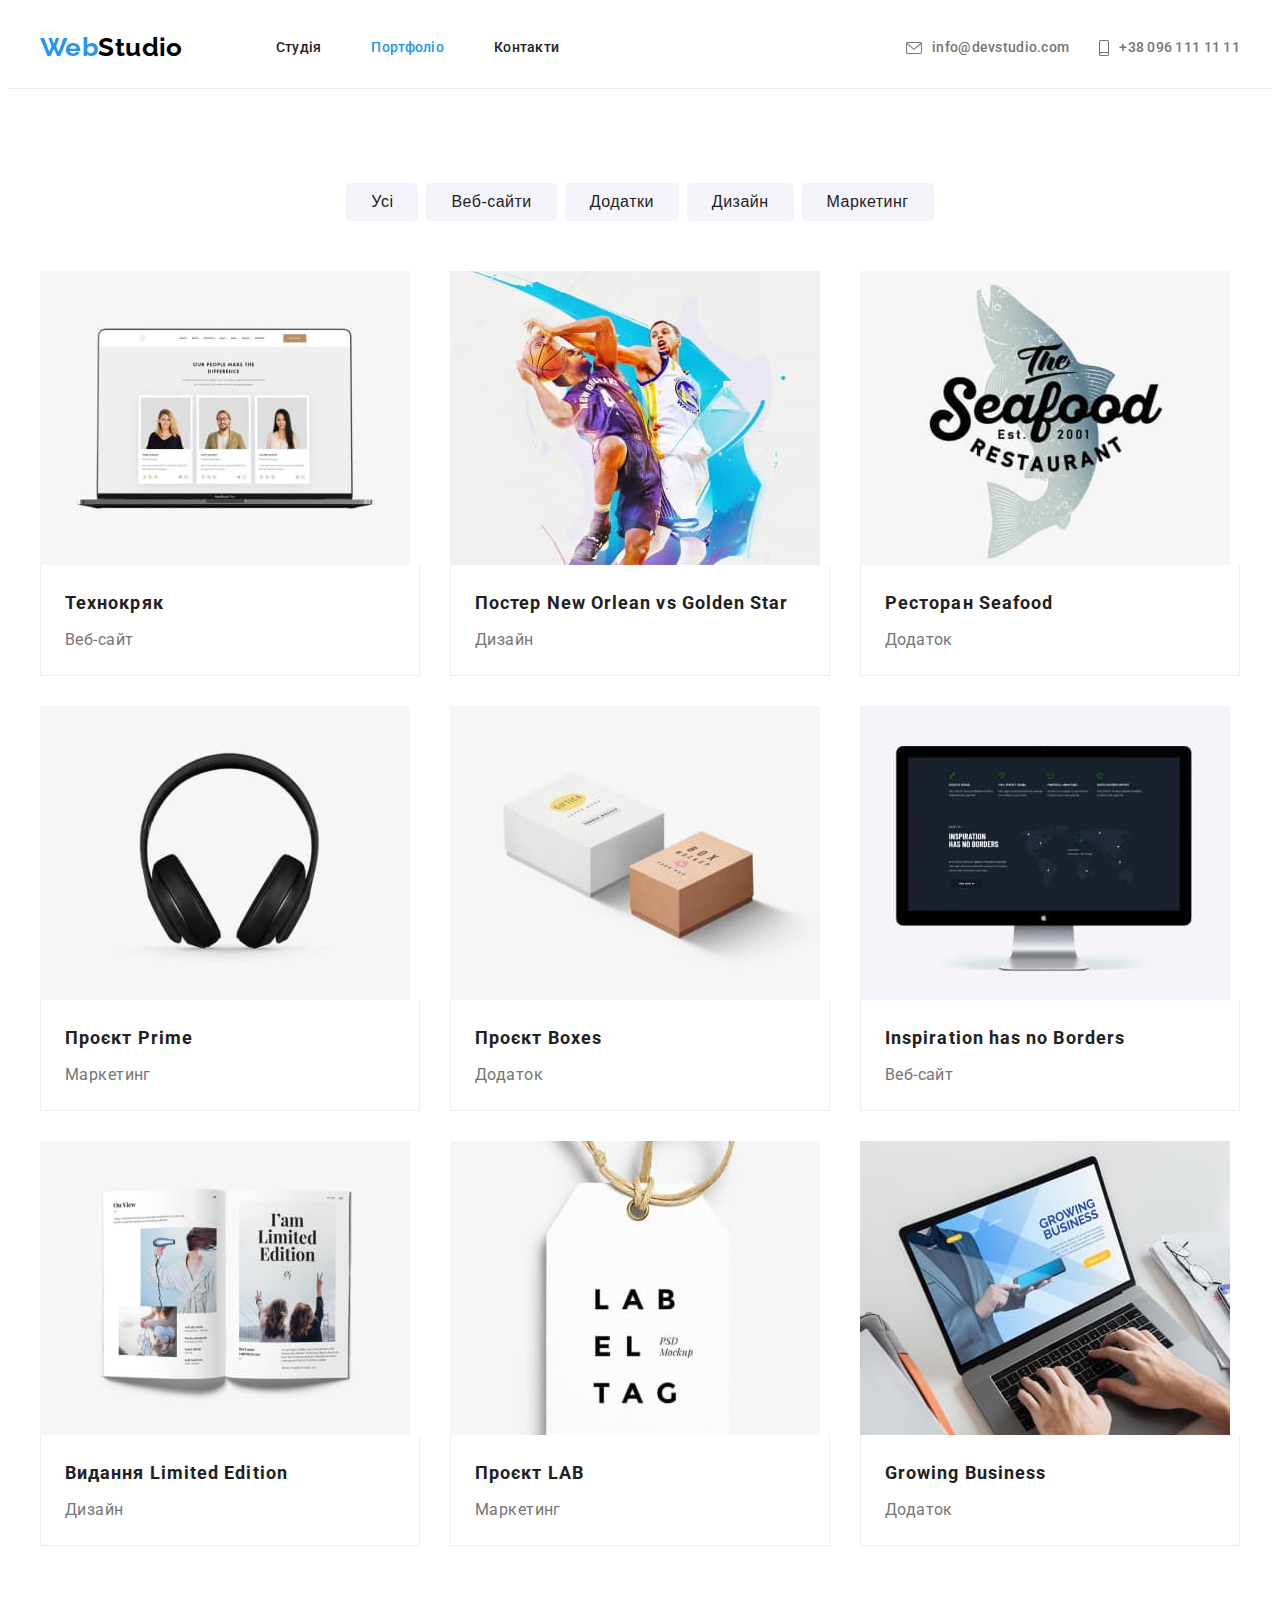
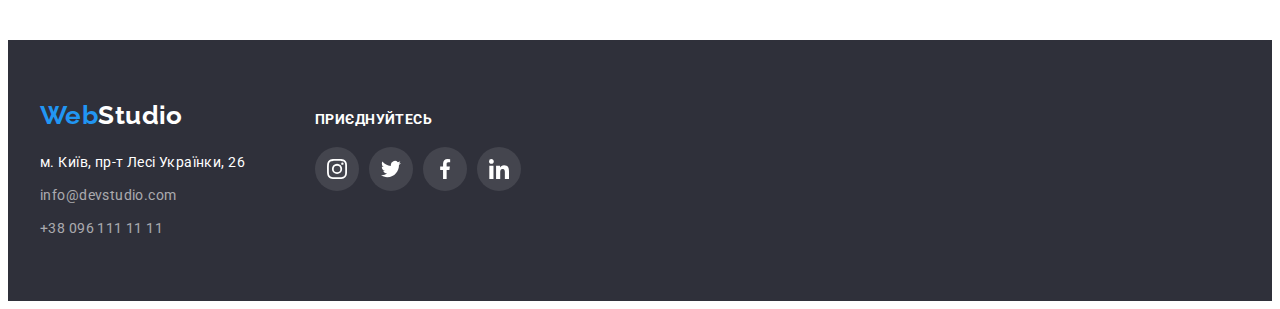
==== portfolio.html @ dd03c1ed "copy" ====
<!DOCTYPE html>
<html lang="uk">
  <head>
    <meta charset="UTF-8" />
    <meta http-equiv="X-UA-Compatible" content="IE=edge" />
    <meta name="viewport" content="width=device-width, initial-scale=1.0" />
    <title>Портфоліо</title>
    <link rel="preconnect" href="https://fonts.googleapis.com" />
    <link rel="preconnect" href="https://fonts.gstatic.com" crossorigin />
    <link
      href="https://fonts.googleapis.com/css2?family=Raleway:wght@700&family=Roboto:wght@400;500;700;900&display=swap"
      rel="stylesheet"
    />
    <link
      rel="stylesheet"
      href="https://cdnjs.cloudflare.com/ajax/libs/modern-normalize/1.1.0/modern-normalize.min.css"
      integrity="sha512-wpPYUAdjBVSE4KJnH1VR1HeZfpl1ub8YT/NKx4PuQ5NmX2tKuGu6U/JRp5y+Y8XG2tV+wKQpNHVUX03MfMFn9Q=="
      crossorigin="anonymous"
      referrerpolicy="no-referrer"
    />
    <link rel="stylesheet" href="./css/styles.css" />
  </head>

  <body class="page">
    <!-- Header -->
    <header class="page-header">
      <div class="container main-nav">
        <a href="./index.html" class="logo-header link" lang="en"><span class="accent">Web</span>Studio</a>

        <nav class="page-nav">
          <ul class="site-nav list">
            <li class="item">
              <a href="./index.html" class="link">Студія</a>
            </li>
            <li class="item">
              <a href="./portfolio.html" class="link current"
                >Портфоліо</a
              >
            </li>
            <li class="item">
              <a href="#" class="link">Контакти</a>
            </li>
          </ul>
        </nav>

        <ul class="auth-nav list">
          <li class="item">
            <a href="mailto:info@devstudio.com" class="link">
              <svg class="nav-icon" width="16" height="12">
                <use href="./images/icons.svg#icon-mail"></use>
              </svg>

              info@devstudio.com
            </a>
          </li>

          <li class="item">
            <a href="tel:+380961111111" class="link">
              <svg class="nav-icon" width="10" height="16">
                <use href="./images/icons.svg#icon-tel"></use>
              </svg>

              +38 096 111 11 11</a
            >
          </li>
        </ul>
      </div>
    </header>

    <!-- Main part -->
    <main>
      <!-- Filtr -->
      <section class="section">
        <div class="container filtr">
          <h1 class="visually-hidden">Портфоліо</h1>
          <ul class="filtr-list list">
            <li class="filtr-item">
              <button type="button" class="button secondary">Усі</button>
            </li>
            <li class="filtr-item">
              <button type="button" class="button secondary">Веб-сайти</button>
            </li>
            <li class="filtr-item">
              <button type="button" class="button secondary">Додатки</button>
            </li>
            <li class="filtr-item">
              <button type="button" class="button secondary">Дизайн</button>
            </li>
            <li class="filtr-item">
              <button type="button" class="button secondary">Маркетинг</button>
            </li>
          </ul>
        </div>

        <!-- Projects -->
        <div class="container projects">
          <ul class="projects-list list">
            <li class="projects-item">
              <a href="#" class="projects-link link">
                <img
                  class="projects-image"
                  src="./images/portfolio/project-one.jpg"
                  alt="Веб-сайт Технокряк"
                  width="370"
                  height="294"
                />
                <div class="projects-name">
                  <h2 class="projects-title">Технокряк</h2>
                  <p class="projects-text">Веб-сайт</p>
                </div>
              </a>
            </li>

            <li class="projects-item">
              <a href="#" class="projects-link link">
                <img
                  class="projects-image"
                  src="./images/portfolio/project-two.jpg"
                  alt="Постер New Orlean vs Golden Star"
                  width="370"
                  height="294"
                />
                <div class="projects-name">
                  <h2 class="projects-title">Постер New Orlean vs Golden Star</h2>
                  <p class="projects-text">Дизайн</p>
                </div>
              </a>
            </li>

            <li class="projects-item">
              <a href="#" class="projects-link link">
                <img
                  class="projects-image"
                  src="./images/portfolio/project-three.jpg"
                  alt="Ресторан Seafood"
                  width="370"
                  height="294"
                />
                <div class="projects-name">
                  <h2 class="projects-title">Ресторан Seafood</h2>
                  <p class="projects-text">Додаток</p>
                </div>
              </a>
            </li>

            <li class="projects-item">
              <a href="#" class="projects-link link">
                <img
                  class="projects-image"
                  src="./images/portfolio/project-four.jpg"
                  alt="Проєкт Prime"
                  width="370"
                  height="294"
                />
                <div class="projects-name">
                  <h2 class="projects-title">Проєкт Prime</h2>
                  <p class="projects-text">Маркетинг</p>
                </div>
              </a>
            </li>

            <li class="projects-item">
              <a href="#" class="projects-link link">
                <img
                  class="projects-image"
                  src="./images/portfolio/project-five.jpg"
                  alt="Проєкт Boxes"
                  width="370"
                  height="294"
                />
                <div class="projects-name">
                  <h2 class="projects-title">Проєкт Boxes</h2>
                  <p class="projects-text">Додаток</p>
                </div>
              </a>
            </li>

            <li class="projects-item">
              <a href="#" class="projects-link link">
                <img
                  class="projects-image"
                  src="./images/portfolio/project-six.jpg"
                  alt="Inspiration has no Borders"
                  width="370"
                  height="294"
                />
                <div class="projects-name">
                  <h2 class="projects-title">Inspiration has no Borders</h2>
                  <p class="projects-text">Веб-сайт</p>
                </div>
              </a>
            </li>

            <li class="projects-item">
              <a href="#" class="projects-link link">
                <img
                  class="projects-image"
                  src="./images/portfolio/project-seven.jpg"
                  alt="Видання Limited Edition"
                  width="370"
                  height="294"
                />
                <div class="projects-name">
                  <h2 class="projects-title">Видання Limited Edition</h2>
                  <p class="projects-text">Дизайн</p>
                </div>
              </a>
            </li>

            <li class="projects-item">
              <a href="#" class="projects-link link">
                <img
                  class="projects-image"
                  src="./images/portfolio/project-eight.jpg"
                  alt="Проєкт LAB"
                  width="370"
                  height="294"
                />
                <div class="projects-name">
                  <h2 class="projects-title">Проєкт LAB</h2>
                  <p class="projects-text">Маркетинг</p>
                </div>
              </a>
            </li>

            <li class="projects-item">
              <a href="#" class="projects-link link">
                <img
                  class="projects-image"
                  src="./images/portfolio/project-nine.jpg"
                  alt="Growing Business"
                  width="370"
                  height="294"
                />
                <div class="projects-name">
                  <h2 class="projects-title">Growing Business</h2>
                  <p class="projects-text">Додаток</p>
                </div>
              </a>
            </li>
          </ul>
        </div>
      </section>
    </main>

    <!-- Footer -->
    <footer class="page-footer">
      <div class="footer container">
        <div class="section-adress">
          <a href="./index.html" class="logo-footer link" lang="en"
            ><span class="accent">Web</span>Studio</a
          >

          <address>
            <ul class="adress-list list">
              <li class="adress-item">
                <a href="https://goo.gl/maps/Ga38fahrQ6ZwUitU9" target="_blank" rel="noopener noreferrer" class="adress-map link"
                  >м. Київ, пр-т Лесі Українки, 26</a
                >
              </li>

              <li class="adress-item">
                <a href="mailto:info@devstudio.com" class="auth-mail link">info@devstudio.com</a>
              </li>

              <li class="adress-item">
                <a href="tel:+380961111111" class="auth-tel link">+38 096 111 11 11</a>
              </li>
            </ul>
          </address>
        </div>

        <div>
          <span class="active-social">Приєднуйтесь</span>
          <ul class="footer-social-list list">
            <li class="footer-social-item">
              <a href="#" target="_blank" rel="noopener noreferrer" class="footer-social-link">
                <svg width="20" height="20" class="social-icon">
                  <use href="./images/icons.svg#icon-instagram"></use>
                </svg>
              </a>
            </li>

            <li class="footer-social-item">
              <a href="#" target="_blank" rel="noopener noreferrer" class="footer-social-link">
                <svg width="20" height="20" class="social-icon">
                  <use href="./images/icons.svg#icon-twitter"></use>
                </svg>
              </a>
            </li>

            <li class="footer-social-item">
              <a href="#" target="_blank" rel="noopener noreferrer" class="footer-social-link">
                <svg width="20" height="20" class="social-icon">
                  <use href="./images/icons.svg#icon-facebook"></use>
                </svg>
              </a>
            </li>

            <li class="footer-social-item">
              <a href="#" target="_blank" rel="noopener noreferrer" class="footer-social-link">
                <svg width="20" height="20" class="social-icon">
                  <use href="./images/icons.svg#icon-linkedin"></use>
                </svg>
              </a>
            </li>
          </ul>
        </div>
      </div>
    </footer>
  </body>
</html>
---- css/styles.css ----
:root {
  --primary-text-color: #757575;
  --title-text-color: #212121;
  --accent-color: #2196f3;
  --white-color: #ffffff;
  --background-grey-color: #f5f4fa;
  --footer-background-color: #2f303a;
  --black-color: #000000;
  --black-opacity-color: rgba(255, 255, 255, 0.6);
  --background-active-button: #188ce8;
  --background-footer-icon: rgba(255, 255, 255, 0.1);
  --background-hero: #c4c4c4;
  --projects-border-color: #eeeeee;
  --client-icon-color: #afb1b8;
  --team-card-shadow: 0px 1px 3px rgba(0, 0, 0, 0.12), 0px 1px 1px rgba(0, 0, 0, 0.14),
    0px 2px 1px rgba(0, 0, 0, 0.2);
  --project-card-shadow: 0px 1px 1px rgba(0, 0, 0, 0.12), 0px 4px 4px rgba(0, 0, 0, 0.06),
    1px 4px 6px rgba(0, 0, 0, 0.16);
  --filtr-card-shadow: 0px 3px 1px rgba(0, 0, 0, 0.1), 0px 1px 2px rgba(0, 0, 0, 0.08),
    0px 2px 2px rgba(0, 0, 0, 0.12);
  --list-gap: 30px;
  --social-gap: 10px;
  --filtr-gap: 8px;
}

body {
  background-color: var(--white-color);
  color: var(--primary-text-color);

  font-family: 'Roboto', sans-serif;
  font-size: 14px;
  line-height: 1.71;
  letter-spacing: 0.03em;
}

.list {
  margin: 0;
  padding: 0;
  list-style: none;
}

.link {
  text-decoration: none;
  text-transform: none;
}

.container {
  margin-left: auto;
  margin-right: auto;
  padding-left: 15px;
  padding-right: 15px;
  width: 1200px;
}

.section {
  padding-top: 94px;
  padding-bottom: 94px;
}

h1,
h2,
h3,
h4,
h5,
h6,
p {
  margin-top: 0;
  margin-bottom: 0;
}

img {
  display: block;
  max-width: 100%;
  height: auto;
}

.visually-hidden {
  position: absolute;
  white-space: nowrap;
  width: 1px;
  height: 1px;
  overflow: hidden;
  border: 0;
  padding: 0;
  clip: rect(0 0 0 0);
  clip-path: inset(50%);
  margin: -1px;
}

/* page header */

.page-header {
  border-bottom: 1px solid #ececec;
}

/* logo */

.logo-header {
  margin-right: 93px;
  padding-top: 24px;
  padding-bottom: 25px;

  color: var(--black-color);

  font-family: 'Raleway', sans-serif;
  font-weight: 700;
  font-size: 26px;
  line-height: 1.19;
}

.accent {
  color: var(--accent-color);
}

/* site navigation */

.main-nav,
.page-nav {
  display: flex;
  align-items: center;
}

.site-nav {
  display: flex;
  gap: 50px;
}

.site-nav .link {
  display: block;
  padding-top: 32px;
  padding-bottom: 32px;
  color: var(--title-text-color);

  font-weight: 500;
  font-size: 14px;
  line-height: 1.14;
  letter-spacing: 0.02em;
}

.site-nav .link:hover,
.site-nav .link:focus,
.site-nav .link.current,
.auth-nav .link:hover,
.auth-nav .link:focus,
.adress-map:hover,
.adress-map:focus,
.auth-mail:hover,
.auth-mail:focus,
.auth-tel:hover,
.auth-tel:focus {
  color: var(--accent-color);
}

.auth-nav {
  display: flex;
  gap: 30px;
  margin-left: auto;
}

.auth-nav .link {
  display: flex;
  align-items: center;
  padding-top: 32px;
  padding-bottom: 32px;
  color: var(--primary-text-color);

  font-weight: 500;
  font-size: 14px;
  line-height: 1.14;
  letter-spacing: 0.02em;
}

.nav-icon {
  margin-right: 10px;
  fill: currentColor;
}

.nav-icon:hover,
.nav-icon:focus {
  fill: var(--accent-color);
}

/* hero */

.section.hero {
  padding-top: 200px;
  padding-bottom: 200px;
  margin-left: auto;
  margin-right: auto;
  height: 600px;
  max-width: 1600px;
  background-color: var(--background-hero);
  background-image: linear-gradient(to right, rgba(47, 48, 58, 0.4), rgba(47, 48, 58, 0.4)),
    url(../images/hero-background.jpg);
  background-position: center;
}

.hero {
  background-color: var(--footer-background-color);
  text-align: center;
}

.hero-title {
  margin-bottom: 30px;
  color: var(--white-color);

  font-weight: 900;
  font-size: 44px;
  line-height: 1.36;
  letter-spacing: 0.06em;
  text-transform: uppercase;
}

/* feature */

.section.feature {
  padding-bottom: 0;
}

.section-title {
  margin-bottom: 50px;
  color: var(--title-text-color);

  font-size: 36px;
  line-height: 1.17;
  text-align: center;
}

.feature-list {
  display: flex;
  gap: var(--list-gap);
}

.feature-item {
  flex-basis: calc((100% - (3 * var(--list-gap))) / 4);
}

.feature-icon {
  display: flex;
  margin-bottom: 30px;
  height: 120px;
  background-color: var(--background-grey-color);
  justify-content: center;
  align-items: center;
}

.feature-list .title {
  margin-bottom: 10px;
  color: var(--title-text-color);

  font-size: 14px;
  line-height: 1.14;
  text-transform: uppercase;
}

/* Work */

.work-list {
  display: flex;
  gap: var(--list-gap);
}

.work-item {
  flex-basis: calc((100% - (2 * var(--list-gap))) / 3);
}

/* Our team */

.section.team {
  background-color: var(--background-grey-color);
}

.team-list {
  display: flex;
  gap: var(--list-gap);
}

.team-item {
  flex-basis: calc((100% - (3 * var(--list-gap))) / 4);
  background-color: var(--white-color);
  box-shadow: var(--team-card-shadow);
  border-radius: 0px 0px 4px 4px;
}

.team-card {
  padding: 30px 32px;
  text-align: center;
}

.team-list .title {
  margin-bottom: 10px;
  color: var(--title-text-color);

  font-weight: 500;
  font-size: 16px;
  line-height: 1.19;
}

.team-list .text {
  margin-bottom: 16px;
  font-size: 16px;
  line-height: 1.19;
}

.team-social-list,
.footer-social-list {
  display: flex;
  gap: 10px;
  justify-content: center;
}

.team-social-item,
.footer-social-item {
  flex-basis: calc((100% - (3 * var(--social-gap))) / 4);
}

.team-social-link,
.footer-social-link {
  display: flex;
  justify-content: center;
  align-items: center;
  width: 44px;
  height: 44px;
}

.team-social-link {
  color: var(--client-icon-color);
  background-color: var(--white-color);
  border-radius: 50%;
}

.social-icon {
  fill: currentColor;
}

.team-social-link:hover,
.team-social-link:focus {
  background-color: var(--background-active-button);
}

.team-social-link:hover svg,
.team-social-link:focus svg {
  fill: var(--white-color);
}

/* button */

.button {
  border-radius: 4px;
  color: var(--title-text-color);
  background-color: var(--white-color);

  cursor: pointer;
  text-align: center;
  border: none;
}

.button.primary {

  min-width: 216px;
  height: 50px;

  color: var(--white-color);
  background-color: var(--accent-color);

  font-weight: 700;
  font-size: 16px;
  line-height: 1.88;
  text-align: center;
  letter-spacing: 0.06em;
}

.button.primary:hover,
.button.primary:focus {
  color: var(--white-color);
  background-color: var(--background-active-button);
}

.button.secondary {
  padding: 6px 25px;
  color: var(--title-text-color);
  background-color: var(--background-grey-color);

  font-weight: 500;
  font-size: 16px;
  line-height: 1.63;
  letter-spacing: 0.03em;
}

.button.secondary:hover,
.button.secondary:focus {
  color: var(--white-color);
  background-color: var(--accent-color);
}

.button.secondary:hover,
.button.secondary:focus {
  box-shadow: var(--filtr-card-shadow);
}

/* Clients */

.client-list {
  display: flex;
  justify-content: center;
  gap: var(--list-gap);
}

.client-item {
  flex-basis: calc((100% - (5 * var(--list-gap))) / 6);
}

.client-link {
  display: flex;
  justify-content: center;
  align-items: center;
  height: 92px;
  border: 1px solid var(--client-icon-color);
  border-radius: 4px;

  color: var(--client-icon-color);
}

.client-link:hover,
.client-link:focus {
  border: 1px solid var(--accent-color);
}

.client-icon {
  fill: currentColor;
}

.client-link:hover svg,
.client-link:focus svg {
  color: var(--accent-color);
}

/* Footer */

.page-footer {
  padding-top: 60px;
  padding-bottom: 60px;

  color: var(--white-color);
  background-color: var(--footer-background-color);
}

.footer {
  display: flex;
  align-items: baseline;
}

.section-adress {
  margin-right: 70px;
}

.logo-footer {
  display: inline-block;
  margin-bottom: 20px;
  color: var(--white-color);

  font-family: 'Raleway', sans-serif;
  font-weight: 700;
  font-size: 26px;
  line-height: 1.19;
}

.adress-map {
  color: var(--white-color);
  font-style: normal;
}

.adress-item:not(:last-child) {
  margin-bottom: 9px;
}

.auth-mail,
.auth-tel {
  color: var(--black-opacity-color);
  font-style: normal;
}

.active-social {
  display: block;
  margin-bottom: 20px;
  font-weight: 700;
  line-height: 1.1429;
  letter-spacing: 0.03em;
  text-transform: uppercase;
}

.footer-social-link {
  color: var(--white-color);
  background-color: var(--background-footer-icon);
  border-radius: 50%;
}

.social-icon {
  fill: currentColor;
}

.footer-social-link:hover,
.footer-social-link:focus {
  background-color: var(--background-active-button);
}

/* CSS styles for portfolio.html */

/* Filtr section */

.filtr-list {
  display: flex;
  gap: 8px;
  justify-content: center;
  margin-bottom: 50px;
}

/* Projects section */

.section .projects {
  padding-top: 0;
}

.projects-list {
  display: flex;
  flex-wrap: wrap;
  gap: var(--list-gap);
}

.projects-item {
  flex-basis: calc((100% - (2 * var(--list-gap))) / 3);
}

.projects-link {
  display: block;
}

.projects-link:hover,
.projects-link:focus {
  box-shadow: var(--project-card-shadow);
}

.projects-name {
  padding: 20px 24px;
  border: 1px solid var(--projects-border-color);
  border-top: none;
}

.projects-title {
  margin-bottom: 4px;
  color: var(--title-text-color);

  font-size: 18px;
  line-height: 2;
  letter-spacing: 0.06em;
}

.projects-text {
  color: var(--primary-text-color);

  font-size: 16px;
  line-height: 1.88;
}
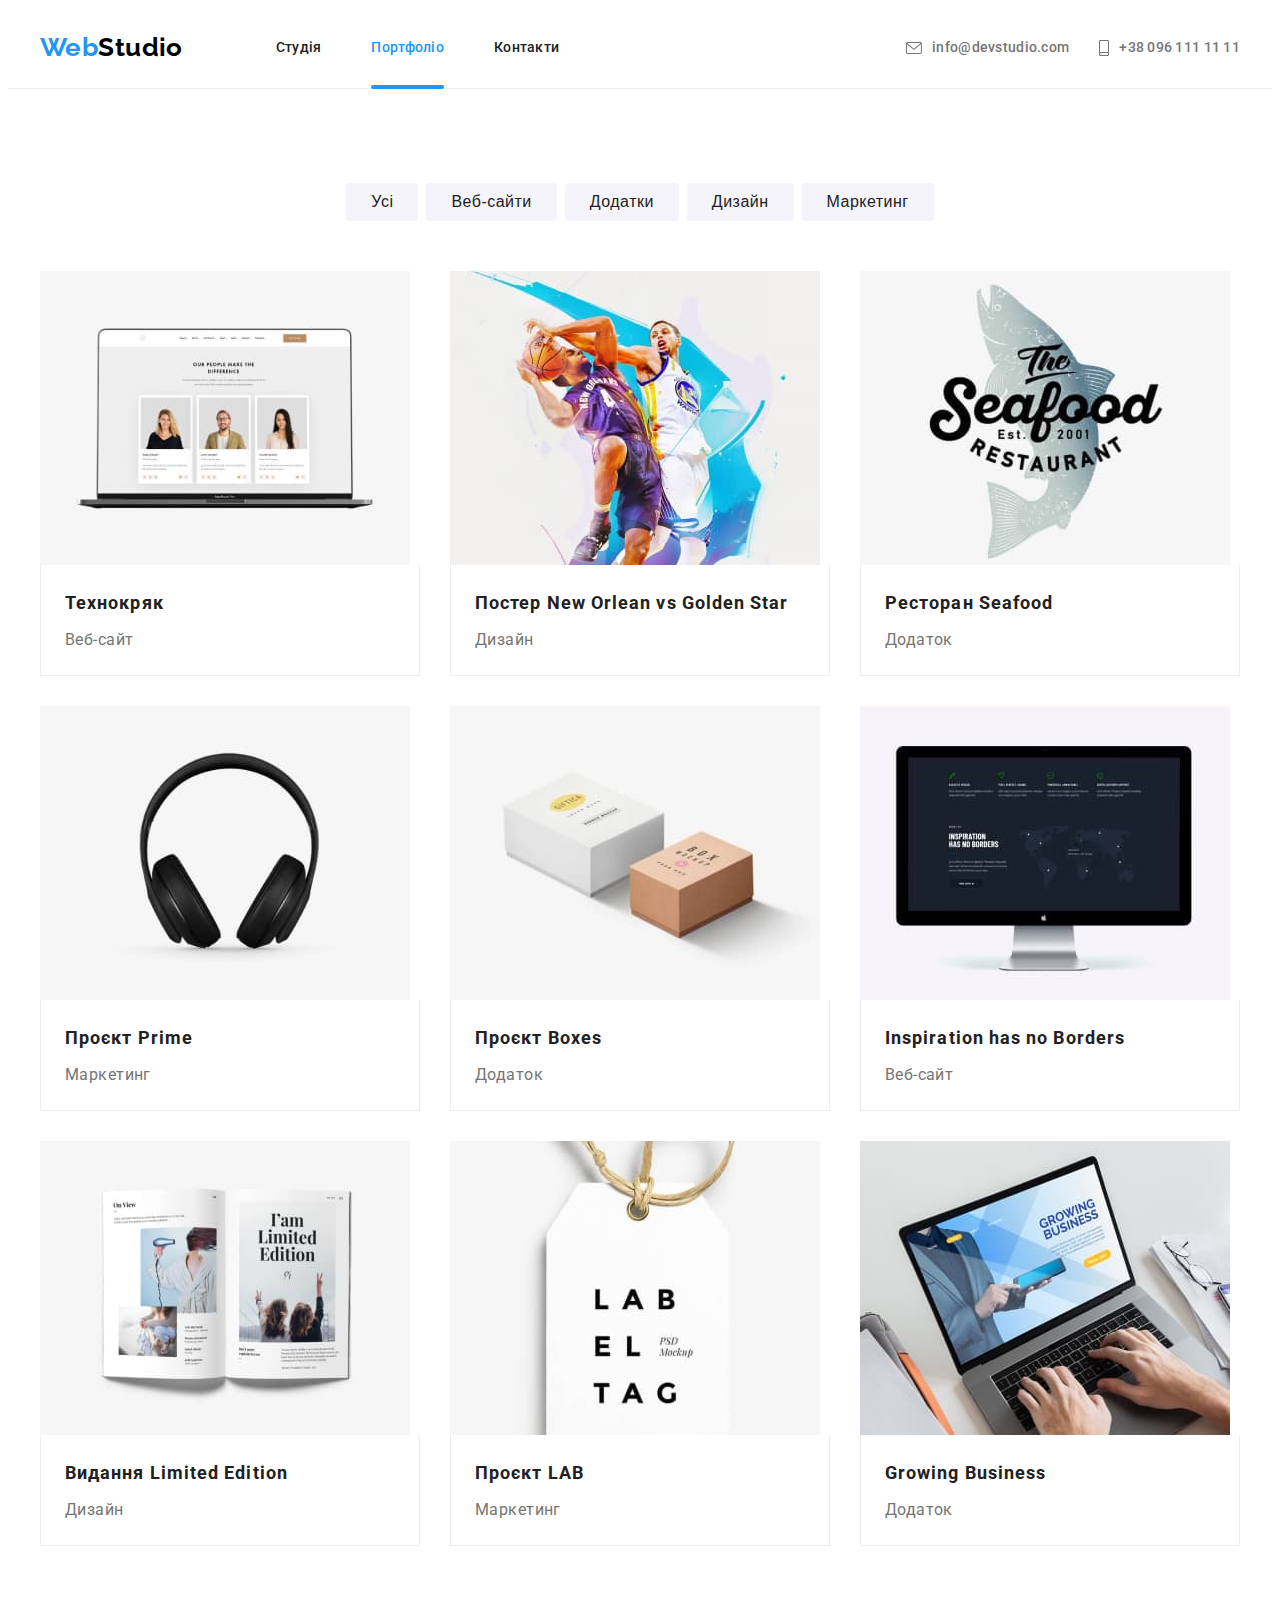
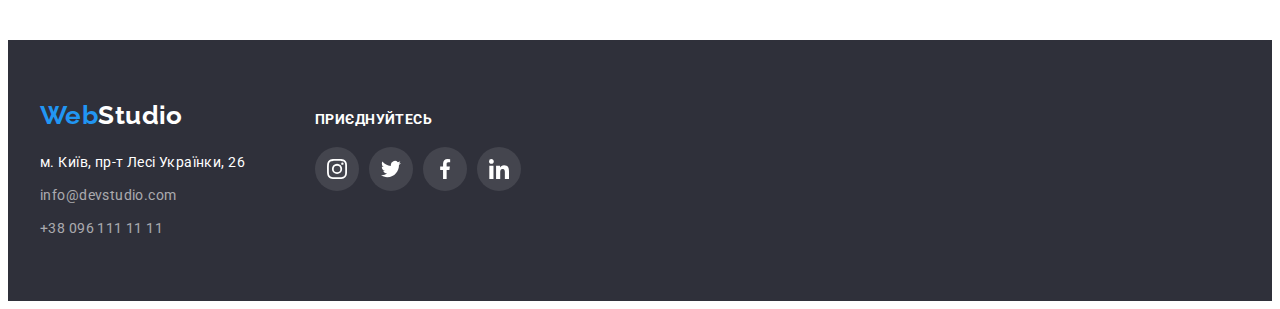
==== commit 19d28cc1: "modal+backdrop" ====
--- a/portfolio.html
+++ b/portfolio.html
@@ -97,13 +97,16 @@
           <ul class="projects-list list">
             <li class="projects-item">
               <a href="#" class="projects-link link">
-                <img
-                  class="projects-image"
-                  src="./images/portfolio/project-one.jpg"
-                  alt="Веб-сайт Технокряк"
-                  width="370"
-                  height="294"
-                />
+                <div class="projects-thumb">
+                  <img
+                    class="projects-image"
+                    src="./images/portfolio/project-one.jpg"
+                    alt="Веб-сайт Технокряк"
+                    width="370"
+                    height="294"
+                  />
+                  <p class="projects-thumb-text">Ресурс пропонує комплексні пропозиції з різним рівнем функціоналу та сервісів. Все це дозволить відвідувачу отримати вичерпні відомості про компанію чи приватну особу.</p>
+                </div>
                 <div class="projects-name">
                   <h2 class="projects-title">Технокряк</h2>
                   <p class="projects-text">Веб-сайт</p>
--- a/css/styles.css
+++ b/css/styles.css
@@ -9,15 +9,20 @@
   --black-opacity-color: rgba(255, 255, 255, 0.6);
   --background-active-button: #188ce8;
   --background-footer-icon: rgba(255, 255, 255, 0.1);
+  --background-item-work: rgba(47, 48, 58, 0.8);
   --background-hero: #c4c4c4;
+  --background-item-projects: rgba(33, 150, 243, 0.9);
+  --background-backdrop: rgba(0, 0, 0, 0.2);
   --projects-border-color: #eeeeee;
   --client-icon-color: #afb1b8;
+  --border-color-btn-modal: rgba(0, 0, 0, 0.1);
   --team-card-shadow: 0px 1px 3px rgba(0, 0, 0, 0.12), 0px 1px 1px rgba(0, 0, 0, 0.14),
     0px 2px 1px rgba(0, 0, 0, 0.2);
   --project-card-shadow: 0px 1px 1px rgba(0, 0, 0, 0.12), 0px 4px 4px rgba(0, 0, 0, 0.06),
     1px 4px 6px rgba(0, 0, 0, 0.16);
   --filtr-card-shadow: 0px 3px 1px rgba(0, 0, 0, 0.1), 0px 1px 2px rgba(0, 0, 0, 0.08),
     0px 2px 2px rgba(0, 0, 0, 0.12);
+  --modal-shadow: 0px 1px 3px rgba(0, 0, 0, 0.12), 0px 1px 1px rgba(0, 0, 0, 0.14), 0px 2px 1px rgba(0, 0, 0, 0.2);
   --list-gap: 30px;
   --social-gap: 10px;
   --filtr-gap: 8px;
@@ -126,6 +131,7 @@
 }
 
 .site-nav .link {
+  position: relative;
   display: block;
   padding-top: 32px;
   padding-bottom: 32px;
@@ -135,6 +141,18 @@
   font-size: 14px;
   line-height: 1.14;
   letter-spacing: 0.02em;
+}
+
+.site-nav .link.current::after {
+  position: absolute;
+  bottom: -1px;
+  left: 0;
+  width: 100%;
+  height: 4px;
+  content: '';
+
+  background-color: var(--accent-color);
+  border-radius: 2px;
 }
 
 .site-nav .link:hover,
@@ -264,6 +282,26 @@
   flex-basis: calc((100% - (2 * var(--list-gap))) / 3);
 }
 
+.work-thumb {
+  position: relative;
+}
+
+.work-text {
+  position: absolute;
+  width: 100%;
+  height: 70px;
+  bottom: 0;
+  right: 0;
+  padding-top: 27px;
+  padding-bottom: 27px;
+  font-weight: 700;
+  line-height: 1.14;
+  text-align: center;
+  text-transform: uppercase;
+  color: var(--white-color);
+  background-color: var(--background-item-work);
+}
+
 /* Our team */
 
 .section.team {
@@ -305,7 +343,7 @@
 .team-social-list,
 .footer-social-list {
   display: flex;
-  gap: 10px;
+  gap: var(--social-gap);
   justify-content: center;
 }
 
@@ -540,6 +578,42 @@
   box-shadow: var(--project-card-shadow);
 }
 
+.projects-thumb {
+  position: relative;
+}
+
+.projects-thumb::before {
+  content: '';
+  position: absolute;
+  left: 0;
+  top: 0;
+  width: 100%;
+  height: 100%;
+  background-color: var(--background-item-projects);
+  opacity: 0;
+}
+
+.projects-thumb-text {
+  position: absolute;
+  left: 0;
+  top: 0;
+  width: 100%;
+  height: 100%;
+  display: flex;
+  align-items: center;
+  padding-left: 24px;
+  padding-right: 24px;
+  font-size: 18px;
+  line-height: 1.55;
+  color: var(--white-color);
+
+  opacity: 0;
+}
+
+.projects-link:hover .projects-thumb::before,
+.projects-link:hover .projects-thumb-text {
+  opacity: 1;
+}
 .projects-name {
   padding: 20px 24px;
   border: 1px solid var(--projects-border-color);
@@ -561,3 +635,48 @@
   font-size: 16px;
   line-height: 1.88;
 }
+
+/* Modal window */
+
+.backdrop {
+  position: fixed;
+  top: 0;
+  left: 0;
+  width: 100%;
+  height: 100%;
+  background-color: var(--background-backdrop);
+}
+
+.backdrop.is-hidden {
+  opacity: 0;
+  pointer-events: none;
+}
+
+.modal {
+  position: absolute;
+  top: 50%;
+  left: 50%;
+  transform: translate(-50%, -50%);
+  min-width: 528px;
+  min-height: 581px;
+
+  background-color: var(--white-color);
+  box-shadow: var(--modal-shadow);
+  border-radius: 4px;
+}
+
+.modal-button {
+  position: absolute;
+  top: 8px;
+  right: 8px;
+  display: flex;
+  justify-content: center;
+  align-items: center;
+  width: 30px;
+  height: 30px;
+  background-color: var(--white-color);
+  border: 1px solid var(--border-color-btn-modal);
+  border-radius: 50%;
+  cursor: pointer;
+  text-align: center;
+}
